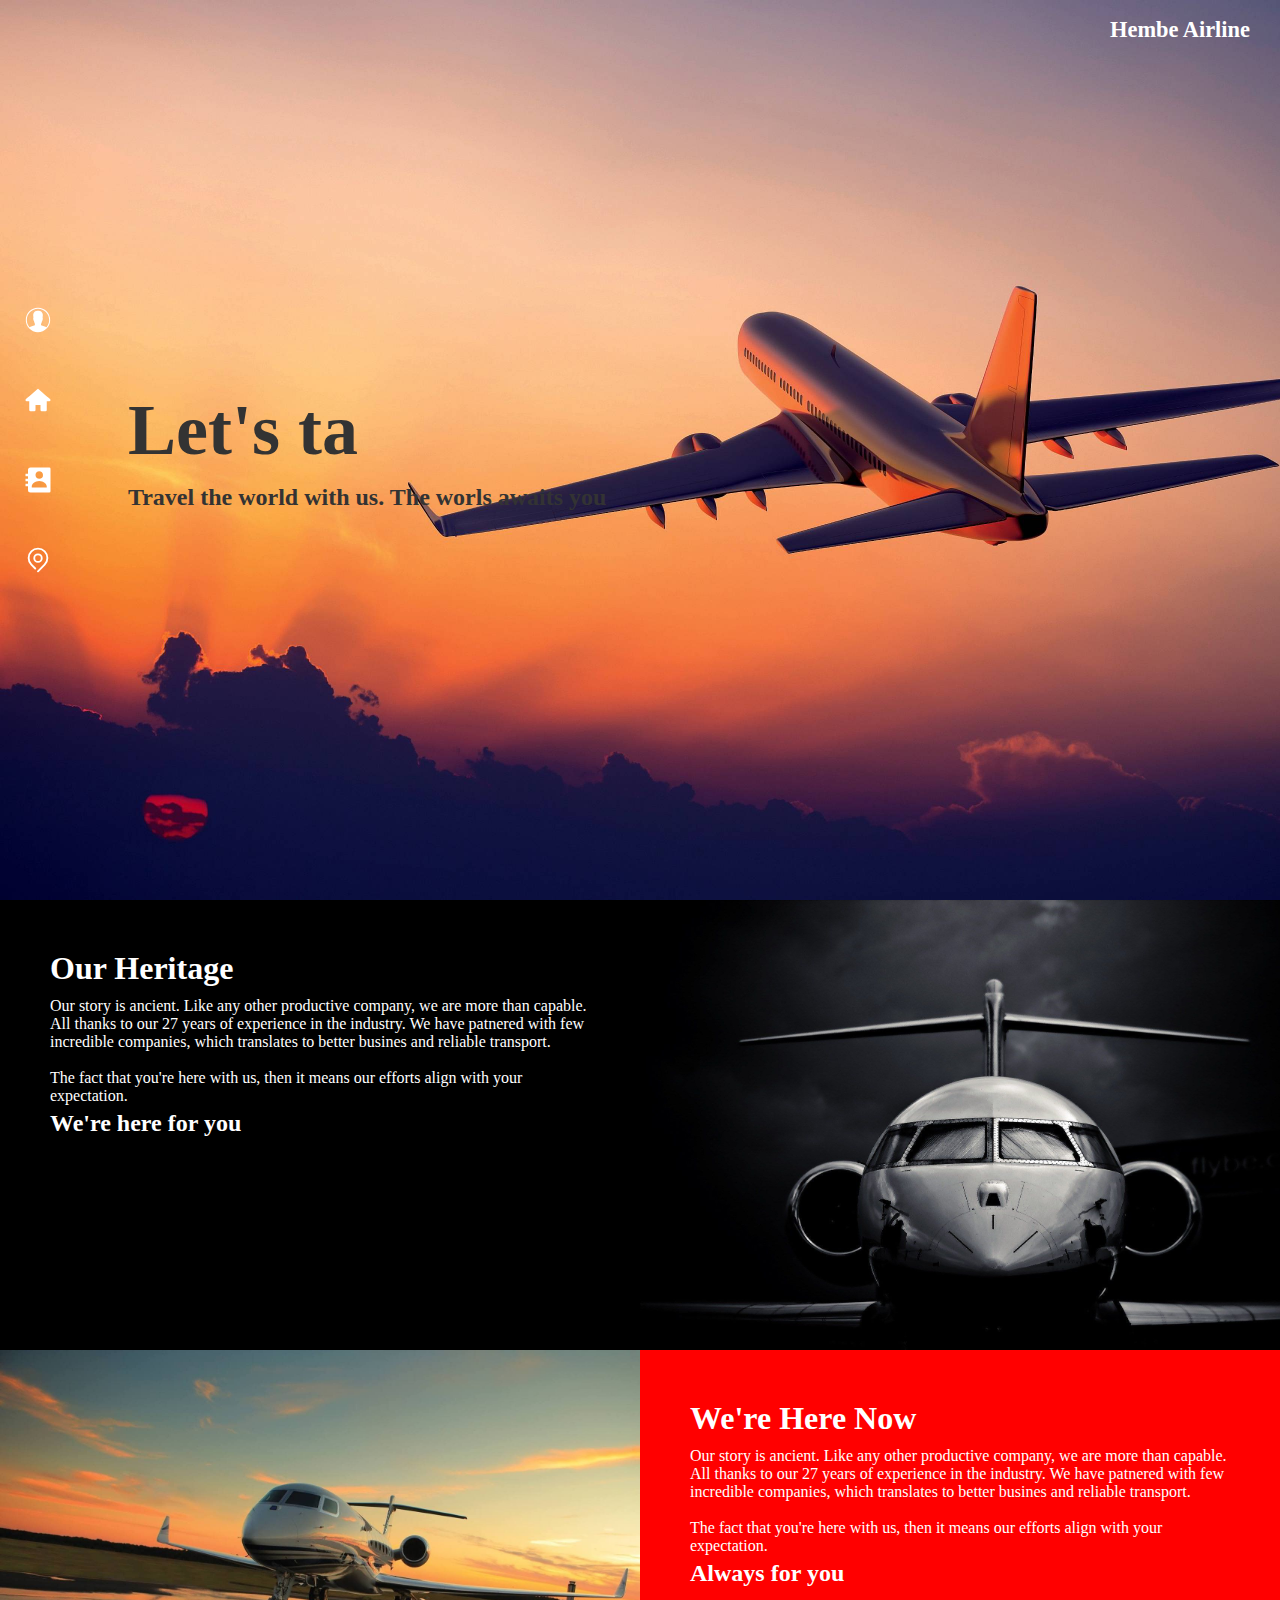
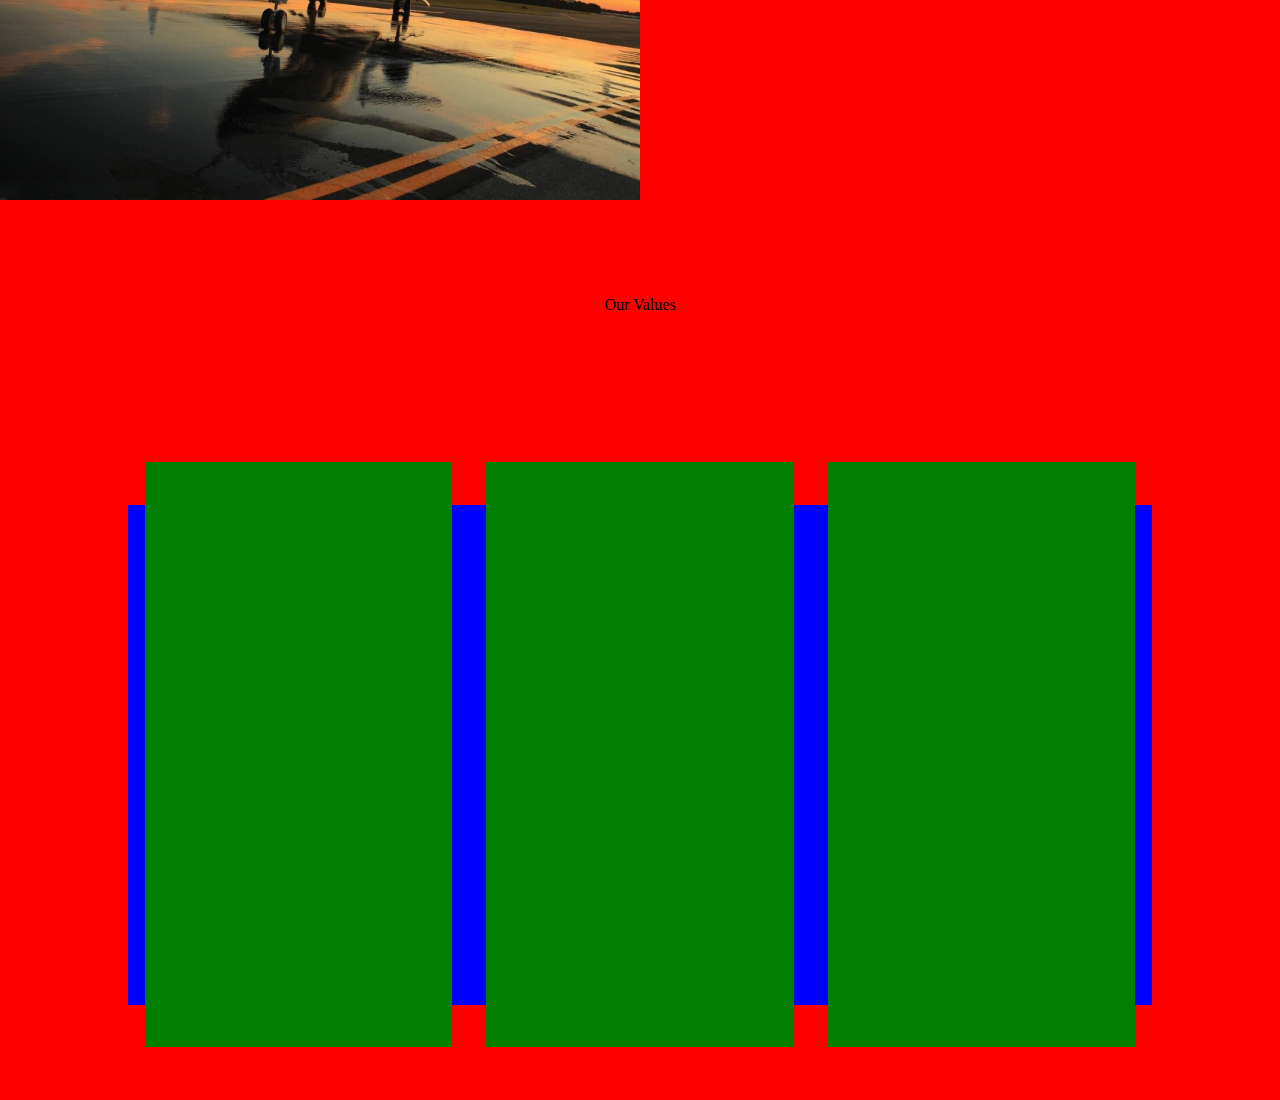
==== index.html @ 8534d63f "first commit of the Airline-Website" ====
<!DOCTYPE html>
<html lang="en">

<head>
    <meta charset="UTF-8">
    <meta http-equiv="X-UA-Compatible" content="IE=edge">
    <meta name="viewport" content="width=device-width, initial-scale=1.0">
    <title>Document</title>
    <link rel="stylesheet" href="/css/style2.css">
</head>

<body onload="typeWriter()">


    <div class="all">
        <div class="hero-section">
            <nav class="nav-bar hero-child">
                <ul>
                    <li><img src="/assets/user.svg" alt="A"> </li>
                    <li><img src="/assets/homenew.svg" alt="B"> </li>
                    <li><img src="/assets/contacts.svg" alt="C"> </li>
                    <li><img src="/assets/location.svg" alt="D"> </li>
                </ul>
            </nav>

            <div class="other-hero">
                <section class="hero-words other-hero-child">
                    <div class="words">
                        <h1 id="demo"></h1>
                        <h3>Travel the world with us. The worls awaits you</h3>
                    </div>
    
                </section>
                <section class="logo other-hero-child">
                    <p>
                        Hembe Airline
                    </p>
                </section>  
            </div>

        </div>

        <div class="section2" onmouseover="typeWriter()">
            <section class="vintage">
                <div class="explanation">
                    <div class="head" id="head">Our Heritage</div>
                    <p class="exp-paragraph">
                        Our story is ancient. Like any other productive company, we are more than capable.
                        All thanks to our 27 years of experience in the industry.
                        We have patnered with few incredible companies, which translates to better busines
                        and reliable transport.<br><br>

                        The fact that you're here with us, then it means our efforts align with your expectation.
                    </p>
                    <div class="foot">We're here for you</div>
                </div>

                <div class="vintagepic pic">
                    
                </div>
            </section>
            <section class="take-anywhere">
                <section class="vintage">
                    <div class="take-anywherepic pic"></div>
                    <div class="explanation">
                        <div class="head" id="head">We're Here Now</div>
                        <p class="exp-paragraph">
                            Our story is ancient. Like any other productive company, we are more than capable.
                            All thanks to our 27 years of experience in the industry.
                            We have patnered with few incredible companies, which translates to better busines
                            and reliable transport.<br><br>
    
                            The fact that you're here with us, then it means our efforts align with your expectation.
                        </p>
                        <div class="foot">Always for you</div>
                    </div>
                </section>
            </section>
        </div>

        <div class="section3">
            <div><p>Our Values</p></div>
            <div class="card-container">
                <div class="cards cardone">
                    <section class="icon-card">

                    </section>
                    <section class="icon-explain">
                        
                    </section>
                </div>
                <div class="cards cardtwo">
                    <section class="icon-card">

                    </section>
                    <section class="icon-explain">
                        
                    </section>
                </div>
                <div class="cards cardthree">
                    <section class="icon-card">

                    </section>
                    <section class="icon-explain">
                        
                    </section>
                </div>
            </div>
        </div>


    </div>

    <script src="/js/app.js"></script>
    <!-- <script src="/js/headthingy.js"></script> -->
</body>

</html>
---- css/style2.css ----
*{
    padding: 0;
    margin: 0;
    box-sizing: border-box;
}

img{
    width: 30px;
    transition: ease-out;
    cursor:pointer;
    transition: .15s ease-in;
}

img:hover{
    transform: scale(2);
    transition: .15s ease-out;
}

/* img:hover{
    width:35px;
    transition: .5s ease-out;
} */

.all{
    background-color:red;
}

div.hero-section{
    /* background:red; */
    background-image: url(/assets/sunset-banking-idk.jpg);
    background-repeat: no-repeat;
    background-size: cover;
    height:100vh;
    display:flex;
    /* flex-direction: column; */
}



.nav-bar{
    height:100vh;
    width: 80px;
}

.hero-child{
    /* background-color: red; */
    margin-right: 4%;

}

nav{
    display: flex;
    flex-direction: column;

    align-items: center;
    justify-content: space-around;

}

/* nav ul{
    background-color:black;
    width:100%;
} */

nav ul li{
    list-style-type: none;
    /* margin: 20px; */
    line-height:5;
    /* border:1px solid red; */
}

div.other-hero{
    /* background-color: green; */
    height: 100vh;
    width:1200px;
    max-width: 1200px;
    display: flex;
    justify-content: space-between;
}

#demo{
    transition: 1s;
}


div.other-hero section.hero-words{
    /* background-color: cyan; */
    width:650px;
    height:400px;
    align-self: center;

    display: flex;
    justify-content:space-between;
    align-items: center;
    
}

div.other-hero section.hero-words div.words h1{
    /* background-color: yellow; */

    font-family: 'Roboto Slab';
    font-size: 4.5rem;
    font-weight: 900;
    color: #333;
    /* color: white; */
}

div.other-hero section.hero-words h3{
    margin-top: .5em;
    /* background-color: brown; */
    font-size: 18pt;
    font-family: 'Dancing Script';
    /* color: white;  */
    color: #333;
    
}

section.logo{
    /* background-color:purple; */
    width:200px;
    height:60px;
    align-items: start;

    display: flex;
    justify-content:space-around;
    align-items: center;

    font-family: 'Nunito';
    font-size: 1.4rem;
    font-weight: 800;
    color: white;
}




/* after the hero section */

.section2{
    background-color: black;
    height: 100vh;
}

.vintage{
    /* background-image: url(/assets/vintagePlane.jpg); */
    background-repeat: no-repeat;
    background-size: cover;
    height: 50vh;

    display: flex;
}

.vintagepic{
    background-image: url(/assets/vintagePlane.jpg);
    background-repeat: no-repeat;
    background-size: cover;
    width:50%;

}

.take-anywhere{
    background-color: red;
    height: 50vh;
}

.take-anywherepic{
    background-image: url(/assets/splashPlane.jpg);
    background-repeat: no-repeat;
    background-size: cover;
    width:50%;

}




/* Text within explanation styling */

.explanation{
    /* background-color: black; */
    width:50%;
    color: white;
    padding: 50px;
    /* font-family: 'Raleway'; */
    /* color: black; */

}

.head{
    /* color:black; */
    font-size: 2rem;
    font-family: 'Roboto Slab';
    font-weight: 900;
    margin-bottom: 10px;
}

.foot{
    /* color:black; */
    font-size: 1.5rem;
    font-family: 'Dancing Script';
    font-weight: 700;
    margin-top: 5px;
}





/* Section 3 styling and stuffs */

div.section3{
    background-color: red;
    height:100vh;
    display: flex;
    flex-direction: column;
    justify-content: space-around;
    align-items: center;

}

.card-container{
    background-color: blue;
    width: 80%;
    height:500px;
    max-width: 1200px;
    display: flex;
    align-items: center;
    justify-content: space-around;
    
}

.card-container .cards{
    height: 65vh;
    width: 30%;
    background-color: green;
}
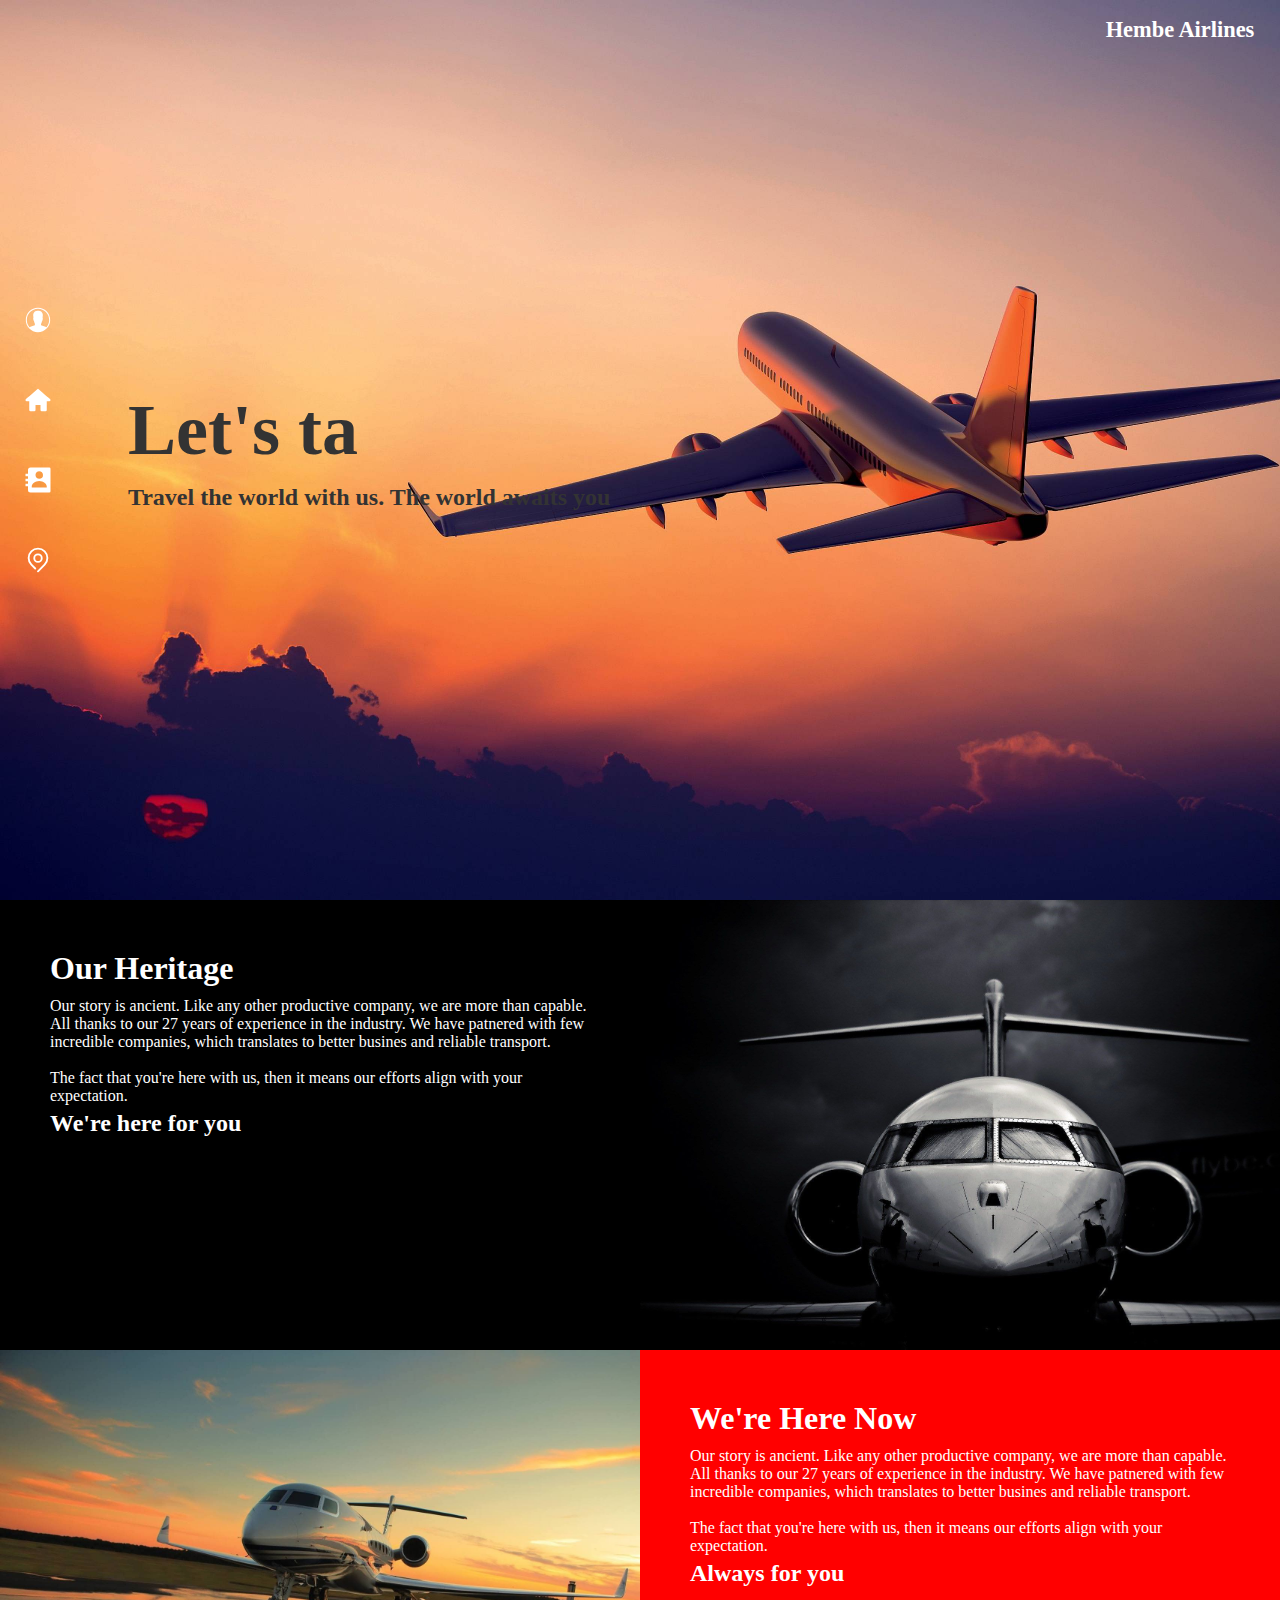
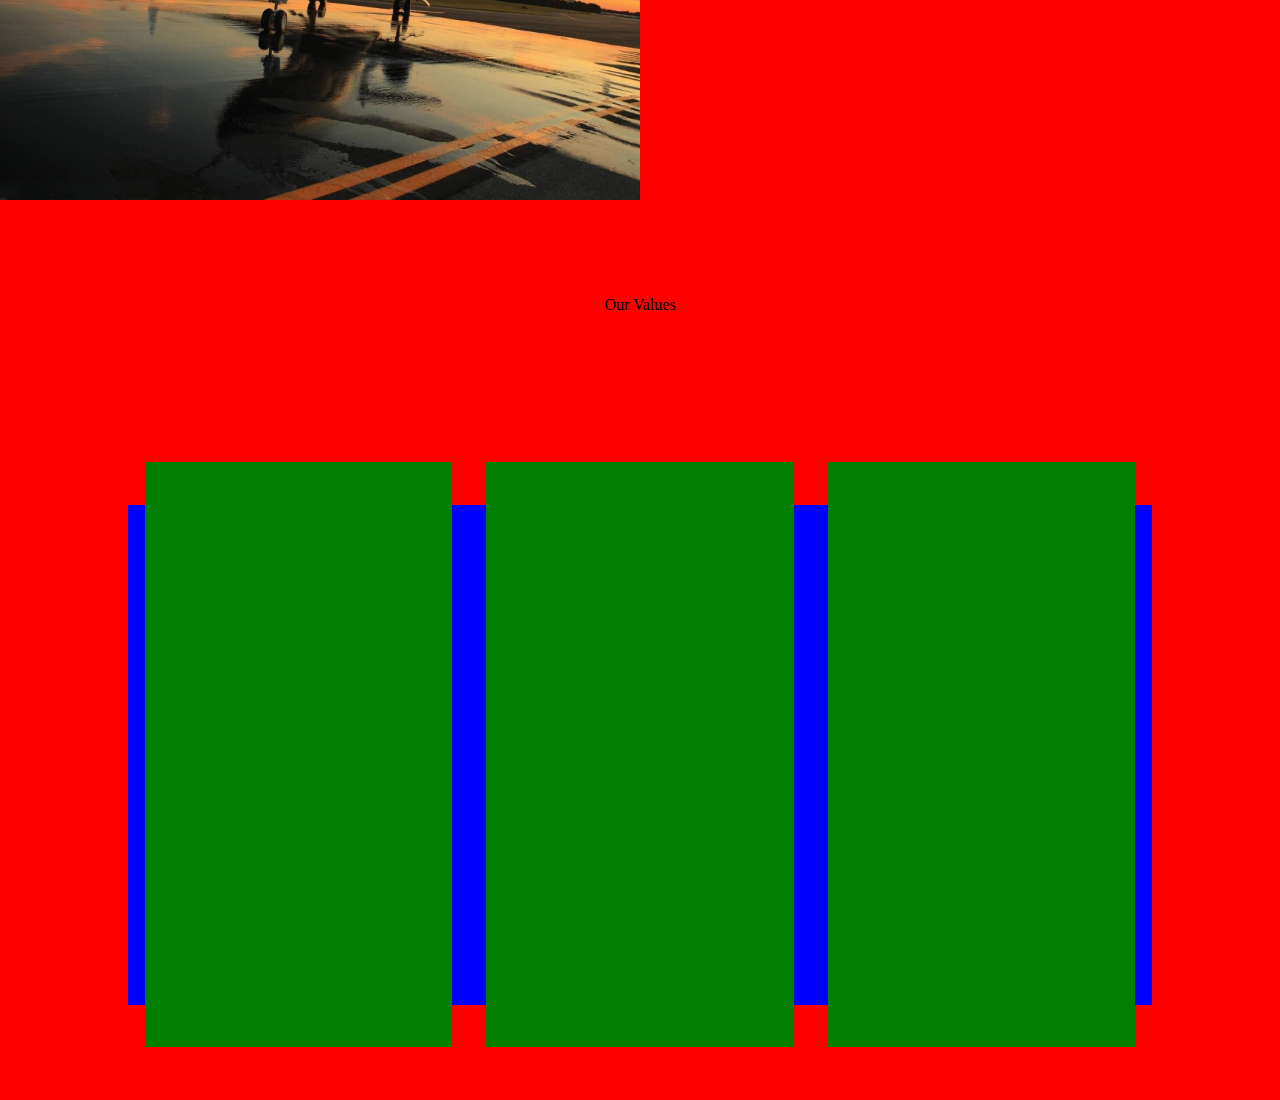
==== commit 108c82ad: "Corrected spelligs" ====
--- a/index.html
+++ b/index.html
@@ -27,13 +27,13 @@
                 <section class="hero-words other-hero-child">
                     <div class="words">
                         <h1 id="demo"></h1>
-                        <h3>Travel the world with us. The worls awaits you</h3>
+                        <h3>Travel the world with us. The world awaits you</h3>
                     </div>
     
                 </section>
                 <section class="logo other-hero-child">
                     <p>
-                        Hembe Airline
+                        Hembe Airlines
                     </p>
                 </section>  
             </div>
